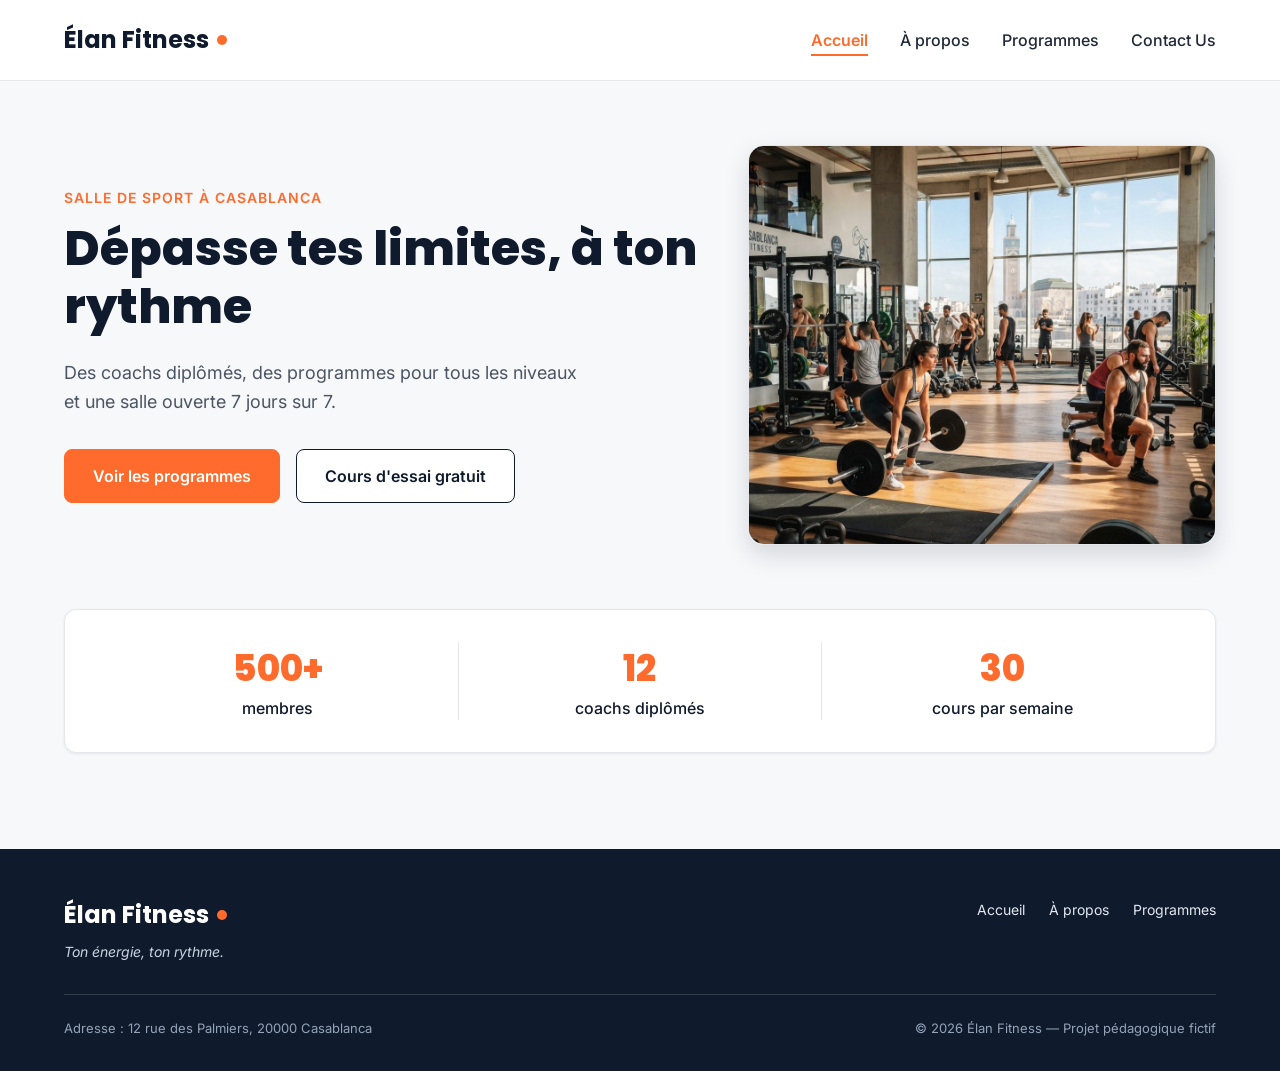
==== elan-fitness/index.html @ d892dbdd "data" ====
<!DOCTYPE html>
<html lang="fr">

<head>
  <meta charset="UTF-8">
  <meta name="viewport" content="width=device-width, initial-scale=1">
  <meta name="description"
    content="Élan Fitness, salle de sport à Casablanca : musculation, yoga, cardio et boxe fitness avec des coachs diplômés. Réservez votre cours d'essai gratuit.">
  <title>Élan Fitness | Salle de sport à Casablanca</title>

  <link rel="preconnect" href="https://fonts.googleapis.com">
  <link rel="preconnect" href="https://fonts.gstatic.com" crossorigin>
  <link
    href="https://fonts.googleapis.com/css2?family=Inter:wght@400;500;600&family=Poppins:wght@600;700;800&display=swap"
    rel="stylesheet">

  <link rel="stylesheet" href="style.css">
  <link rel="stylesheet" href="style2.css">
</head>

<body>

  <header class="en-tete">
    <div class="conteneur en-tete-contenu">
      <a href="#accueil" class="logo">Élan Fitness</a>

      <nav aria-label="Navigation principale">
        <ul class="menu">
          <li><a href="index.html" class="lien-actif">Accueil</a></li>
          <li><a href="index1.html">À propos</a></li>
          <li><a href="index2.html">Programmes</a></li>
          <li><a href="index3.html">Contact Us</a></li>
        </ul>
      </nav>
    </div>
  </header>

  <main>

    <section id="accueil" class="hero">
      <div class="conteneur">

        <div class="hero-contenu">
          <div class="hero-texte">
            <p class="sur-titre">Salle de sport à Casablanca</p>
            <h1>Dépasse tes limites, à ton rythme</h1>
            <p class="hero-description">
              Des coachs diplômés, des programmes pour tous les niveaux et une salle ouverte 7 jours sur 7.
            </p>
            <div class="boutons">
              <a href="#programmes" class="bouton bouton-principal">Voir les programmes</a>
              <a href="#contact" class="bouton bouton-secondaire">Cours d'essai gratuit</a>
            </div>
          </div>

          <img class="hero-image" src="img/hero.jpg"
            alt="Des personnes s'entraînent dans une salle de sport lumineuse à Casablanca">
        </div>

        <div class="chiffres">
          <div class="chiffre">
            <p class="chiffre-nombre">500+</p>
            <p>membres</p>
          </div>
          <div class="chiffre">
            <p class="chiffre-nombre">12</p>
            <p>coachs diplômés</p>
          </div>
          <div class="chiffre">
            <p class="chiffre-nombre">30</p>
            <p>cours par semaine</p>
          </div>
        </div>
      </div>
    </section>
    <footer class="pied-de-page">
      <div class="conteneur">

        <div class="pied-haut">
          <div>
            <p class="logo logo-clair">Élan Fitness</p>
            <p class="slogan">Ton énergie, ton rythme.</p>
          </div>

          <nav aria-label="Navigation du pied de page">
            <ul class="menu menu-pied">
              <li><a href="#accueil">Accueil</a></li>
              <li><a href="#a-propos">À propos</a></li>
              <li><a href="#programmes">Programmes</a></li>
            </ul>
          </nav>
        </div>

        <div class="pied-bas">
          <p>Adresse : 12 rue des Palmiers, 20000 Casablanca</p>
          <p>&copy; 2026 Élan Fitness — Projet pédagogique fictif</p>
        </div>

      </div>
    </footer>
</body>

</html>
---- elan-fitness/style.css ----
* {
  box-sizing: border-box;
  margin: 0;
  padding: 0;
}

html {
  scroll-behavior: smooth;
}

body {
  font-family: 'Inter', Arial, sans-serif;
  font-size: 16px;
  line-height: 1.5;
  color: #1F2937;
  background-color: #F7F8FA;
}

h1, h2, h3, h4 {
  font-family: 'Poppins', Arial, sans-serif;
  color: #0F1B2D;
}

a {
  color: inherit;
  text-decoration: none;
}

ul {
  list-style: none;
}

img {
  display: block;
  max-width: 100%;
}

a:focus-visible,
button:focus-visible {
  outline: 3px solid #FF6B2C;
  outline-offset: 2px;
}

.conteneur {
  width: 100%;
  max-width: 1200px;
  margin: 0 auto;
  padding: 0 24px;
}

.section {
  padding: 96px 0;
}

.section-blanche {
  background-color: #FFFFFF;
  border-top: 1px solid #E5E7EB;
  border-bottom: 1px solid #E5E7EB;
}

.section-titre {
  max-width: 640px;
  margin: 0 auto 64px;
  text-align: center;
}

.section-titre h2 {
  font-size: 32px;
  margin-bottom: 16px;
}

.section-titre h3 {
  font-size: 26px;
  margin-bottom: 12px;
}

.section-titre p {
  color: #4B5563;
}

.sur-titre {
  font-size: 14px;
  font-weight: 600;
  color: #FF6B2C;
  text-transform: uppercase;
  letter-spacing: 1px;
  margin-bottom: 12px;
}

.bouton {
  display: inline-block;
  padding: 14px 28px;
  border-radius: 8px;
  font-size: 16px;
  font-weight: 600;
  text-align: center;
  cursor: pointer;
}

.bouton-principal {
  background-color: #FF6B2C;
  border: 1px solid #FF6B2C;
  color: #FFFFFF;
}

.bouton-principal:hover {
  background-color: #F05817;
}

.bouton-secondaire {
  background-color: #FFFFFF;
  border: 1px solid #0F1B2D;
  color: #0F1B2D;
}

.bouton-secondaire:hover {
  background-color: #F3F4F6;
}

.cartes {
  display: flex;
  gap: 24px;
}

.carte {
  flex: 1;
  background-color: #FFFFFF;
  border: 1px solid #E5E7EB;
  border-radius: 12px;
  box-shadow: 0 1px 3px rgba(15, 27, 45, 0.08);
}

.icone {
  width: 48px;
  height: 48px;
  background-color: #FFF0EA;
  border-radius: 8px;
  display: flex;
  align-items: center;
  justify-content: center;
}

.icone img {
  width: 24px;
  height: 24px;
}

.icone-petite {
  width: 32px;
  height: 32px;
  border-radius: 50%;
}

.icone-petite img {
  width: 16px;
  height: 16px;
}

.en-tete {
  position: sticky;
  top: 0;
  z-index: 10;
  background-color: #FFFFFF;
  border-bottom: 1px solid #E5E7EB;
}

.en-tete-contenu {
  height: 80px;
  display: flex;
  align-items: center;
  justify-content: space-between;
}

.logo {
  display: flex;
  align-items: center;
  font-family: 'Poppins', Arial, sans-serif;
  font-size: 24px;
  font-weight: 700;
  color: #0F1B2D;
}

.logo::after {
  content: "";
  width: 10px;
  height: 10px;
  margin-left: 8px;
  background-color: #FF6B2C;
  border-radius: 50%;
}

.menu {
  display: flex;
  gap: 32px;
}

.menu a {
  font-weight: 500;
  padding-bottom: 4px;
  border-bottom: 2px solid transparent;
}

.menu a:hover {
  color: #FF6B2C;
}

.menu .lien-actif {
  color: #FF6B2C;
  font-weight: 600;
  border-bottom-color: #FF6B2C;
}

.hero {
  padding: 64px 0 96px;
}

.hero-contenu {
  display: flex;
  align-items: center;
  gap: 32px;
}

.hero-texte {
  flex: 7;
}

.hero-texte h1 {
  font-size: 48px;
  font-weight: 800;
  line-height: 1.2;
  margin-bottom: 24px;
}

.hero-description {
  max-width: 520px;
  font-size: 18px;
  line-height: 1.6;
  color: #4B5563;
  margin-bottom: 32px;
}

.boutons {
  display: flex;
  flex-wrap: wrap;
  gap: 16px;
}

.hero-image {
  flex: 5;
  min-width: 0;
  height: 400px;
  object-fit: cover;
  border-radius: 16px;
  border: 1px solid #E5E7EB;
  box-shadow: 0 10px 25px rgba(15, 27, 45, 0.15);
}

.chiffres {
  display: flex;
  margin-top: 64px;
  padding: 32px;
  background-color: #FFFFFF;
  border: 1px solid #E5E7EB;
  border-radius: 12px;
  box-shadow: 0 1px 3px rgba(15, 27, 45, 0.08);
}

.chiffre {
  flex: 1;
  text-align: center;
  font-weight: 500;
  color: #0F1B2D;
}

.chiffre + .chiffre {
  border-left: 1px solid #E5E7EB;
}

.chiffre-nombre {
  font-family: 'Poppins', Arial, sans-serif;
  font-size: 36px;
  font-weight: 800;
  color: #FF6B2C;
}

.carte-avantage {
  padding: 24px;
  background-color: #F7F8FA;
  box-shadow: none;
}

.carte-avantage .icone {
  margin-bottom: 20px;
}

.carte-avantage h3 {
  font-size: 20px;
  margin-bottom: 8px;
}

.carte-avantage p {
  color: #4B5563;
  line-height: 1.6;
}

.apropos-contenu {
  display: flex;
  align-items: center;
  gap: 64px;
}

.apropos-texte {
  flex: 7;
}

.apropos-texte h2 {
  font-size: 36px;
  line-height: 1.2;
  margin-bottom: 20px;
}

.apropos-texte p {
  color: #4B5563;
  line-height: 1.7;
  margin-bottom: 16px;
}

.valeurs {
  display: flex;
  gap: 16px;
  margin-top: 32px;
}

.valeur {
  flex: 1;
  display: flex;
  align-items: center;
  gap: 12px;
  padding: 12px 16px;
  background-color: #FFFFFF;
  border: 1px solid #E5E7EB;
  border-radius: 12px;
  font-family: 'Poppins', Arial, sans-serif;
  font-size: 14px;
  font-weight: 600;
  color: #0F1B2D;
}

.apropos-image {
  flex: 5;
  min-width: 0;
  height: 360px;
  object-fit: cover;
  border-radius: 16px;
  box-shadow: 0 10px 25px rgba(15, 27, 45, 0.15);
}

.carte-programme {
  display: flex;
  flex-direction: column;
  overflow: hidden;
}

.carte-programme > img {
  width: 100%;
  height: 200px;
  object-fit: cover;
}

.programme-corps {
  flex: 1;
  display: flex;
  flex-direction: column;
  padding: 20px;
}

.programme-corps h3 {
  font-size: 20px;
  margin-bottom: 8px;
}

.programme-corps p {
  font-size: 15px;
  color: #4B5563;
}

.etiquette {
  align-self: flex-start;
  padding: 4px 10px;
  margin-bottom: 12px;
  border-radius: 6px;
  font-size: 12px;
  font-weight: 600;
}

.etiquette-orange {
  background-color: #FFEDE5;
  color: #C2410C;
}

.etiquette-bleue {
  background-color: #DBEAFE;
  color: #1D4ED8;
}

.etiquette-verte {
  background-color: #D1FAE5;
  color: #047857;
}

.programme-corps .duree {
  display: flex;
  align-items: center;
  gap: 8px;
  margin-top: auto;
  padding-top: 16px;
  border-top: 1px solid #E5E7EB;
  font-size: 13px;
  font-weight: 600;
  color: #0F1B2D;
}

.programme-corps h3 + p {
  margin-bottom: 16px;
}

.duree img {
  width: 16px;
  height: 16px;
}

.formules {
  margin-top: 96px;
}

.formule {
  position: relative;
  display: flex;
  flex-direction: column;
  padding: 28px;
}

.formule h4 {
  font-size: 20px;
}

.prix {
  margin: 8px 0 16px;
  font-family: 'Poppins', Arial, sans-serif;
  font-size: 30px;
  font-weight: 800;
  color: #FF6B2C;
}

.prix span {
  font-family: 'Inter', Arial, sans-serif;
  font-size: 16px;
  font-weight: 500;
  color: #4B5563;
}

.prix-note {
  margin: -8px 0 16px;
  font-size: 13px;
  color: #4B5563;
}

.formule-liste {
  flex: 1;
  margin-bottom: 24px;
}

.formule-liste li {
  padding-left: 28px;
  margin-bottom: 12px;
  font-size: 15px;
  background-image: url('img/icone-check.svg');
  background-repeat: no-repeat;
  background-position: left center;
  background-size: 16px;
}

.formule .bouton {
  display: block;
}

.formule-populaire {
  border: 2px solid #FF6B2C;
  box-shadow: 0 10px 25px rgba(255, 107, 44, 0.2);
}

.badge-populaire {
  position: absolute;
  top: -14px;
  left: 50%;
  transform: translateX(-50%);
  padding: 4px 14px;
  background-color: #FF6B2C;
  border-radius: 999px;
  font-size: 12px;
  font-weight: 700;
  text-transform: uppercase;
  color: #FFFFFF;
}

.pied-de-page {
  padding: 48px 0 32px;
  background-color: #0F1B2D;
  color: #FFFFFF;
}

.pied-haut {
  display: flex;
  justify-content: space-between;
  align-items: flex-start;
  padding-bottom: 32px;
  border-bottom: 1px solid rgba(255, 255, 255, 0.15);
}

.logo-clair {
  color: #FFFFFF;
}

.slogan {
  margin-top: 8px;
  font-size: 14px;
  font-style: italic;
  color: #CBD5E1;
}

.menu-pied {
  gap: 24px;
}

.menu-pied a {
  font-size: 14px;
  font-weight: 400;
  color: #E2E8F0;
}

.pied-bas {
  display: flex;
  justify-content: space-between;
  margin-top: 24px;
  font-size: 13px;
  color: #94A3B8;
}
---- elan-fitness/style2.css ----
* {
    box-sizing: border-box;
    margin: 0;
    padding: 0;
}

html {
    scroll-behavior: smooth;
}

.pied-de-page {
    padding: 48px 0 32px;
    background-color: #0F1B2D;
    color: #FFFFFF;
    position: relative;
    bottom: 0;
    width: 100%;

}

.pied-haut {
    display: flex;
    justify-content: space-between;
    align-items: flex-start;
    padding-bottom: 32px;
    border-bottom: 1px solid rgba(255, 255, 255, 0.15);
}

.logo-clair {
    color: #FFFFFF;
}

.slogan {
    margin-top: 8px;
    font-size: 14px;
    font-style: italic;
    color: #CBD5E1;
}

.menu-pied {
    gap: 24px;
}

.menu-pied a {
    font-size: 14px;
    font-weight: 400;
    color: #E2E8F0;
}

.pied-bas {
    display: flex;
    justify-content: space-between;
    margin-top: 24px;
    font-size: 13px;
    color: #94A3B8;
}
form{
    border: solid 2px red;
    margin-bottom: 50px;
    text-align: center;
}
textarea{
    border : solid 1px red;
}
label {
    display: block;
    margin: 10px 30px;
}

textarea,
input {
    margin: 10px 0 10px 0;
    border: solid 2px black;
    text-align: center;
}

button {
    margin-left: 7.5%;
    margin-bottom: 10px;
    padding: 5px 5px 5px 5px;
}
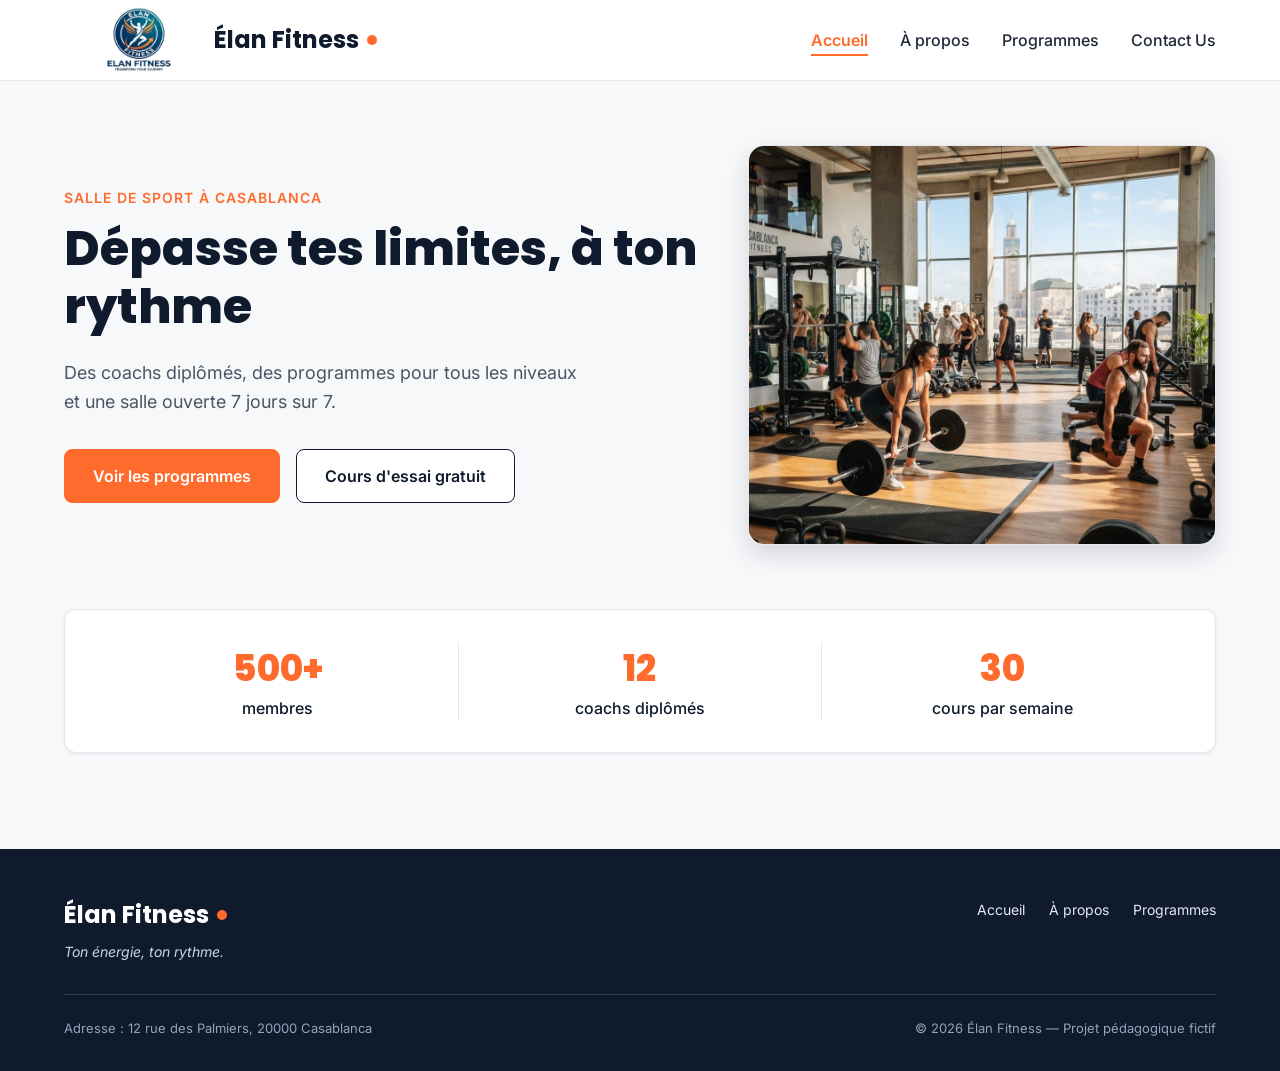
==== commit 13cc1af5: "data" ====
--- a/elan-fitness/index.html
+++ b/elan-fitness/index.html
@@ -22,7 +22,7 @@
 
   <header class="en-tete">
     <div class="conteneur en-tete-contenu">
-      <a href="#accueil" class="logo">Élan Fitness</a>
+      <a href="index.html" class="logo"><img src="img/Gemini_Generated_Image_91cil91cil91cil9-removebg-preview.png"alt="image">Élan Fitness</a>
 
       <nav aria-label="Navigation principale">
         <ul class="menu">
--- a/elan-fitness/style2.css
+++ b/elan-fitness/style2.css
@@ -54,28 +54,147 @@
     font-size: 13px;
     color: #94A3B8;
 }
-form{
-    border: solid 2px red;
+
+form {
+    border: orange solid;
+    box-shadow: 7px 7px 7px 7px;
+    border-radius: 30px;
+    width: 50%;
+    margin-top: 20px;
     margin-bottom: 50px;
+    margin-left: 25%;
     text-align: center;
-}
-textarea{
-    border : solid 1px red;
-}
+    padding-top: 20px;
+    padding-bottom: 20px;
+    background-image: linear-gradient(rgb(232, 201, 189, 1) 0% 50%, rgb(228, 188, 115, 0.5));
+}
+
+
+form textarea {
+    margin-bottom: 20px;
+    padding: 7px 7px 7px 7px;
+    width: 300px;
+    height: 150px;
+    color: orange;
+    font-family: 'Courier New', Courier, monospace;
+    cursor: pointer;
+    transition: ease-in 1s;
+}
+
+textarea:hover {
+    width: 400px;
+}
+input {
+    padding: 5px 5px 5px 5px;
+    color: orange;
+    font-family: 'Courier New', Courier, monospace;
+    width: 250px;
+    height: 40px;
+    cursor: pointer;
+    transition: 1s ease-in;
+}
+
+input:hover {
+    width: 300px;
+}
+
+h2 {
+    margin-bottom: 20px;
+    color: rgb(165, 107, 6);
+    font-size: 2.5rem;
+    margin-bottom: 50px;
+}
+
 label {
     display: block;
+    font-size: 20px;
     margin: 10px 30px;
+    font-family: 'Segoe UI', Tahoma, Geneva, Verdana, sans-serif;
+    font-weight: 900;
+    color: rgb(255, 89, 0);
 }
 
 textarea,
 input {
     margin: 10px 0 10px 0;
-    border: solid 2px black;
+    border: solid 2px white;
     text-align: center;
 }
 
-button {
-    margin-left: 7.5%;
+form button {
+    display: block;
+    margin-left: 265px;
     margin-bottom: 10px;
-    padding: 5px 5px 5px 5px;
-}+    padding: 7px 7px 7px 7px;
+    background-color: orange;
+    transition: background-color 0.5s;
+    border: solid 1px orange;
+    font-family: 'Courier New', Courier, monospace;
+    font-weight: 700;
+    font-size: 16.5px;
+    color: white;
+    position: relative;
+    right: 20px;
+    width: 125px;
+    cursor: pointer;
+    transition: 1s ease-in;
+}
+
+button:hover {
+    background-color: white;
+    color: orange;
+    font-weight: 700;
+    font-family: 'Courier New', Courier, monospace;
+}
+
+input:focus,
+textarea:focus {
+    outline: none;
+    border: solid 1.5px orange;
+}
+
+#last-div {
+    margin-top: 10px;
+    margin-right: 20px;
+}
+
+.fa-brands {
+    font-size: 25px;
+    margin-left: 8px;
+    width: 40px;
+    height: 40px;
+    padding-top: 10px;
+    border-radius: 20px;
+    cursor: pointer;
+    transition: 1s ease-in;
+}
+
+.fa-youtube {
+    color: red;
+}
+
+.fa-facebook {
+    color: blue;
+}
+
+.fa-instagram {
+    color: palevioletred;
+}
+
+.fa-youtube:hover {
+    background-color: red;
+    color: white;
+}
+
+.fa-facebook:hover {
+    background-color: blue;
+    color: white;
+}
+
+.fa-instagram:hover {
+    background-color: rgb(226, 76, 101);
+    color: white;
+}
+.logo img{
+    width: 150px;
+}
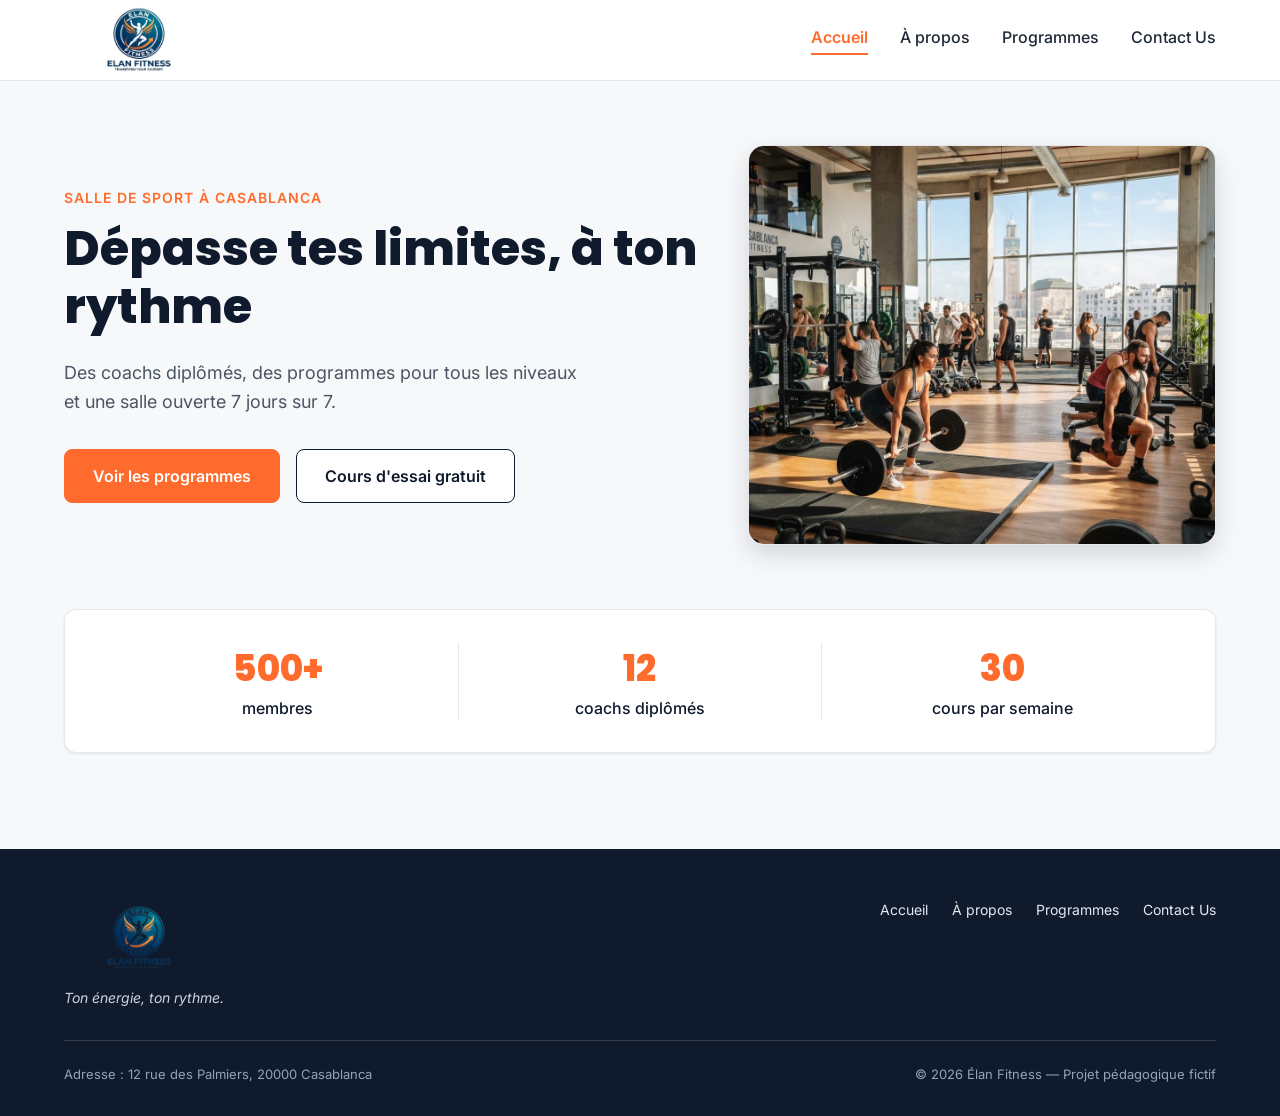
==== commit 0e33fa14: "data" ====
--- a/elan-fitness/index.html
+++ b/elan-fitness/index.html
@@ -22,14 +22,15 @@
 
   <header class="en-tete">
     <div class="conteneur en-tete-contenu">
-      <a href="index.html" class="logo"><img src="img/Gemini_Generated_Image_91cil91cil91cil9-removebg-preview.png"alt="image">Élan Fitness</a>
+      <a href="index.html" class="logo"><img src="img/Gemini_Generated_Image_91cil91cil91cil9-removebg-preview.png"
+          alt="image"></a>
 
       <nav aria-label="Navigation principale">
         <ul class="menu">
-          <li><a href="index.html" class="lien-actif">Accueil</a></li>
-          <li><a href="index1.html">À propos</a></li>
-          <li><a href="index2.html">Programmes</a></li>
-          <li><a href="index3.html">Contact Us</a></li>
+          <a href="index.html" class="lien-actif">Accueil</a>
+          <a href="index1.html">À propos</a>
+          <a href="index2.html">Programmes</a>
+          <a href="index3.html">Contact Us</a>
         </ul>
       </nav>
     </div>
@@ -78,15 +79,17 @@
 
         <div class="pied-haut">
           <div>
-            <p class="logo logo-clair">Élan Fitness</p>
+            <a href="index.html" class="logo"><img
+                src="img/Gemini_Generated_Image_91cil91cil91cil9-removebg-preview.png" alt="image"></a>
             <p class="slogan">Ton énergie, ton rythme.</p>
           </div>
 
           <nav aria-label="Navigation du pied de page">
             <ul class="menu menu-pied">
-              <li><a href="#accueil">Accueil</a></li>
-              <li><a href="#a-propos">À propos</a></li>
-              <li><a href="#programmes">Programmes</a></li>
+              <li><a href="index.html">Accueil</a></li>
+              <li><a href="index1.html">À propos</a></li>
+              <li><a href="index2.html">Programmes</a></li>
+              <li><a href="index3.html">Contact Us</a></li>
             </ul>
           </nav>
         </div>
--- a/elan-fitness/style.css
+++ b/elan-fitness/style.css
@@ -180,14 +180,7 @@
   color: #0F1B2D;
 }
 
-.logo::after {
-  content: "";
-  width: 10px;
-  height: 10px;
-  margin-left: 8px;
-  background-color: #FF6B2C;
-  border-radius: 50%;
-}
+
 
 .menu {
   display: flex;
